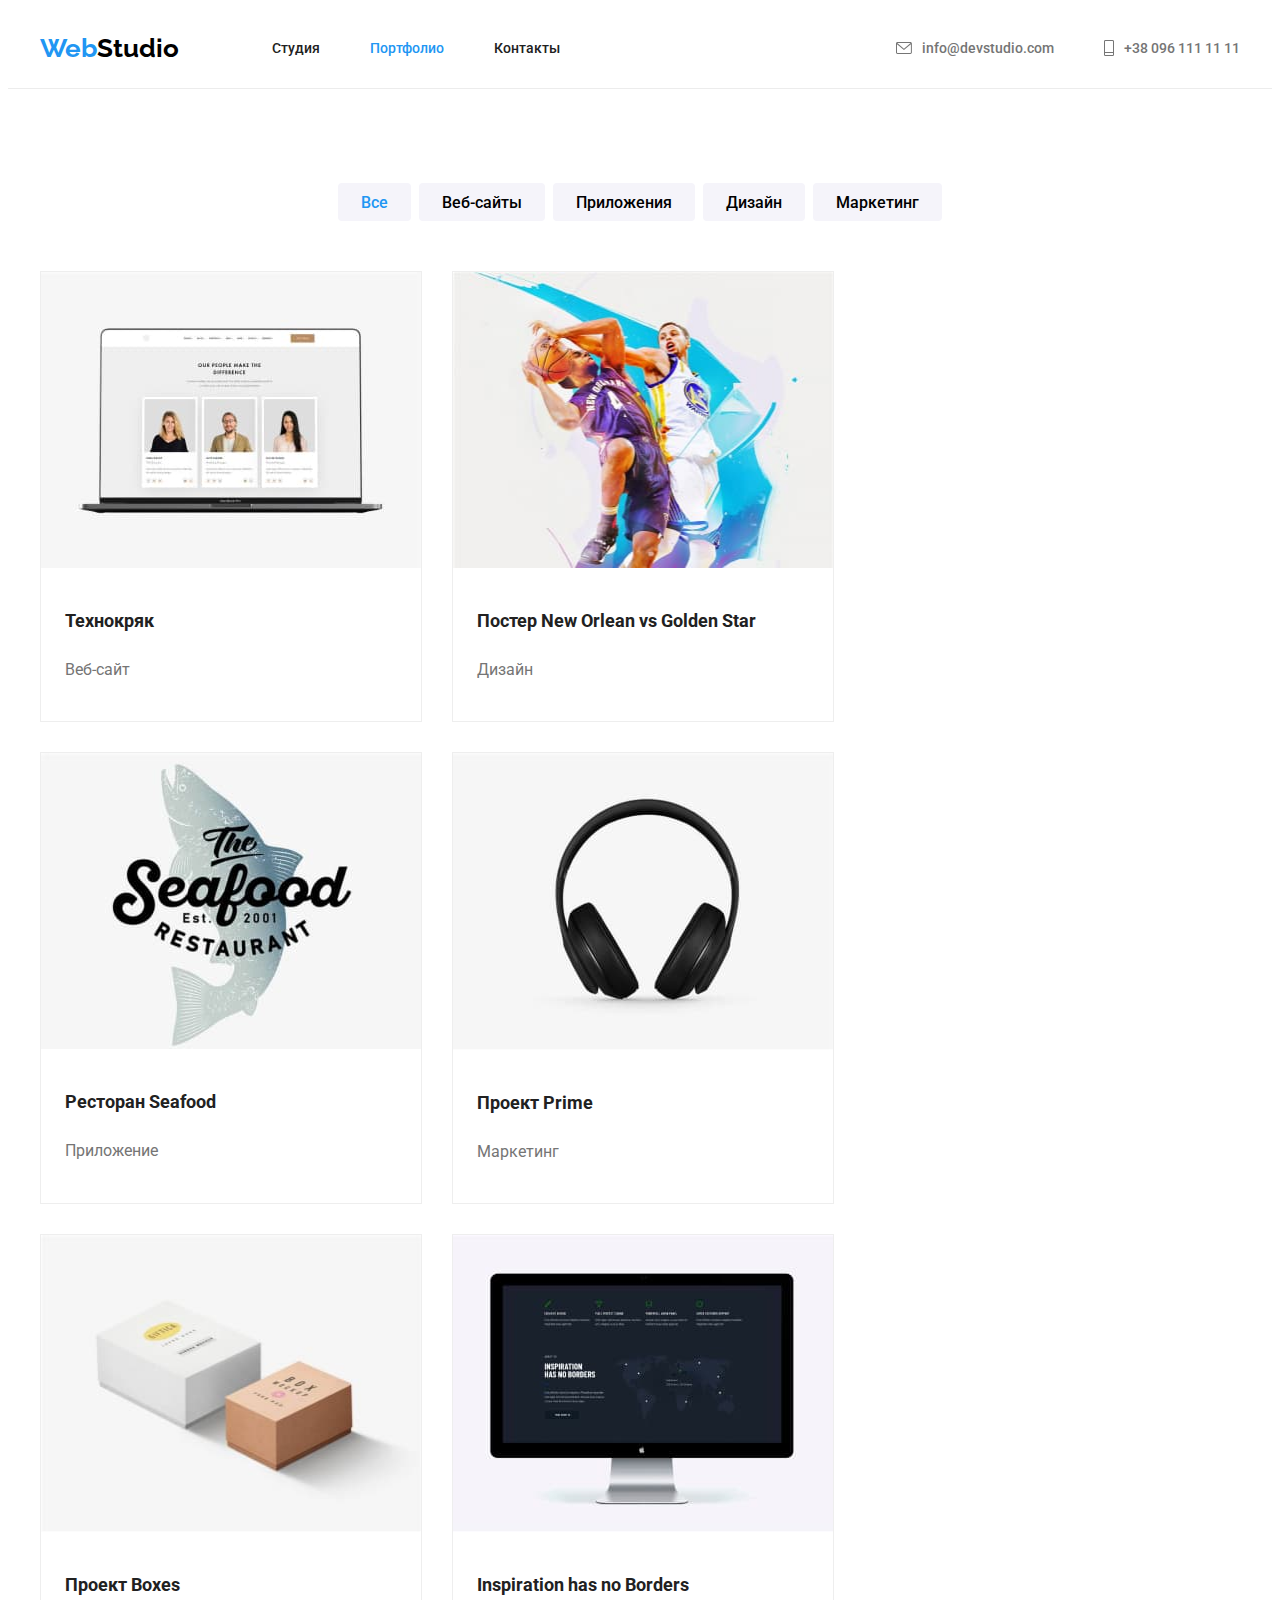
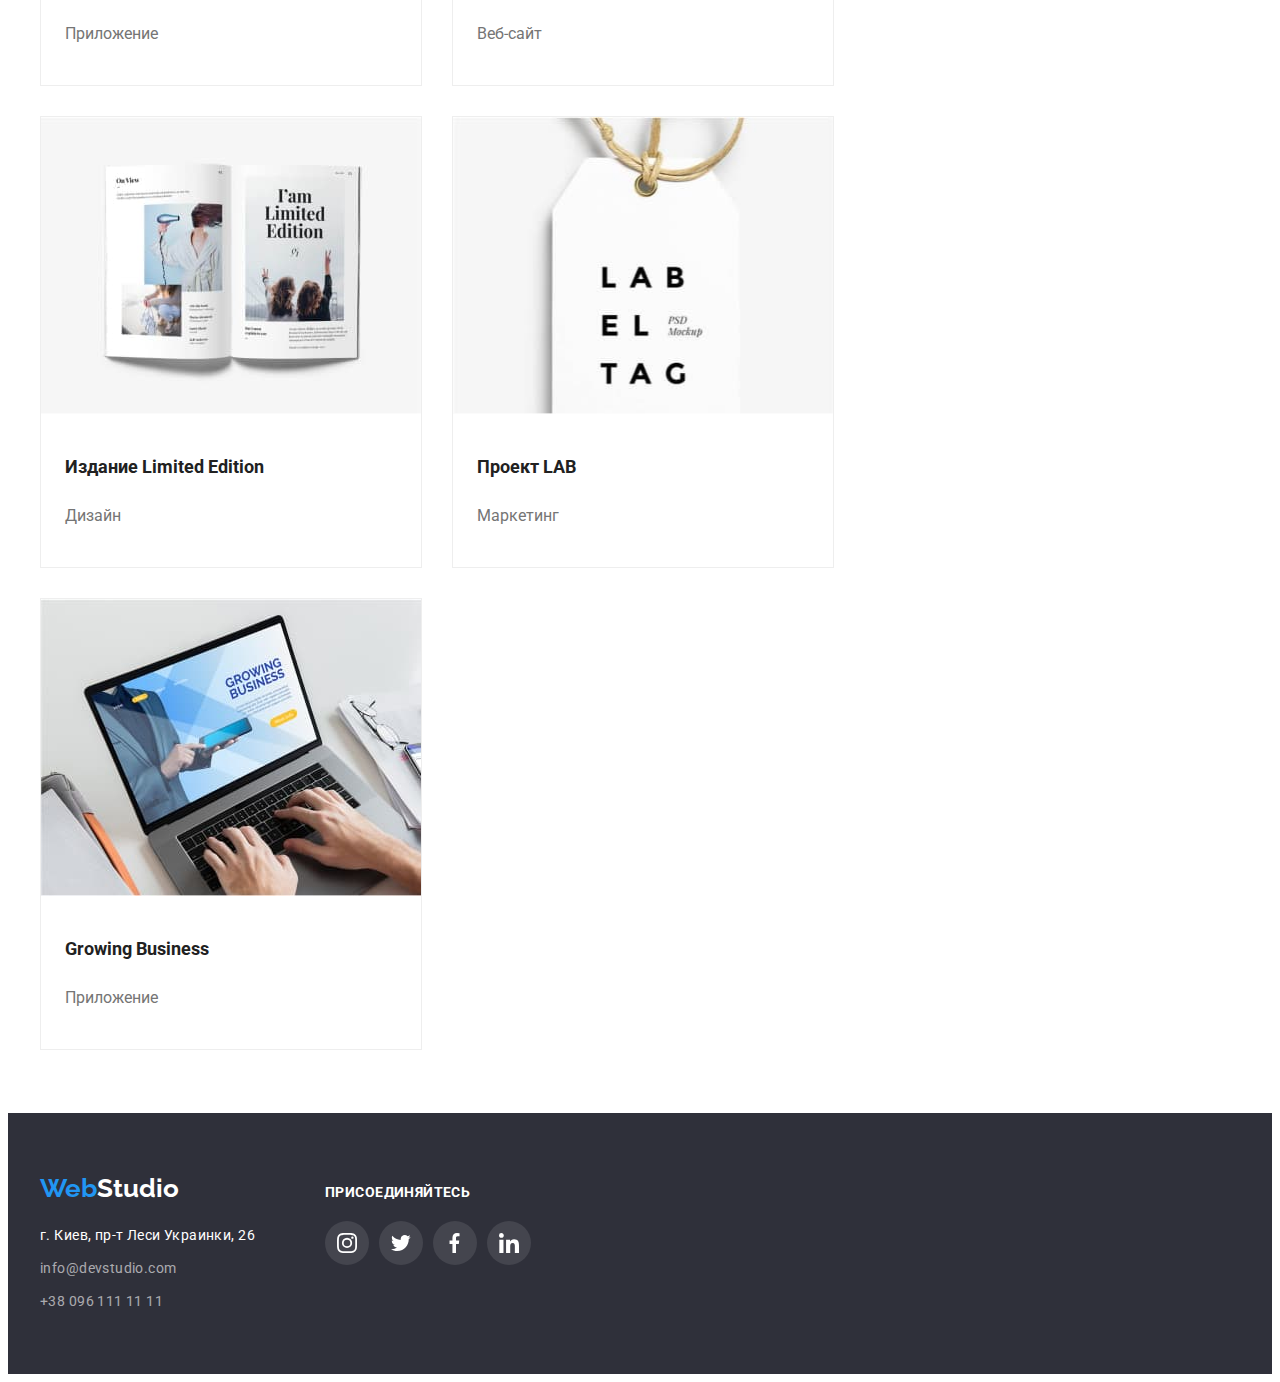
==== portfolio.html @ 2559ad03 "copied files from HW4" ====
<!DOCTYPE html>
<html lang="ru">
  <head>
    <meta charset="UTF-8" />
    <meta name="viewport" content="width=device-width, initial-scale=1.0" />
    <title>Портфолио</title>
    <link rel="preconnect" href="https://fonts.gstatic.com" />
    <link
      href="https://fonts.googleapis.com/css2?family=Raleway:wght@700&family=Roboto:wght@400;500;700&display=swap"
      rel="stylesheet"
    />
    <link
      rel="stylesheet"
      href="https://cdnjs.cloudflare.com/ajax/libs/modern-normalize/1.0.0/modern-normalize.min.css"
      integrity="sha512-ISS7cAi1PEhQ8jnbJpJZMd29NlhNj4AWYyLOSp2CE/CsHxTCu+r+t0D2yoJudVrd0/8fTVPUVDzY5Tvli75u/g=="
      crossorigin="anonymous"
    />
    <link rel="stylesheet" href="./css/styles.css" />
  </head>
  <body>
    <header class="header">
      <div class="container main-nav">
        <nav class="site-nav">
          <a href="index.html" class="logo top"
            ><span class="logo-part">Web</span>Studio</a
          >
          <ul class="nav-list">
            <li class="nav-item">
              <a href="./index.html" class="link"> Студия </a>
            </li>
            <li class="nav-item">
              <a href="./portfolio.html" class="link current">Портфолио</a>
            </li>
            <li class="nav-item"><a href="#" class="link">Контакты</a></li>
          </ul>
        </nav>
        <ul class="contacts-list">
          <li class="contacts item">
            <a href="mailto:info@devstudio.com" class="link">
              <svg class="contacts-icon" width="16" height="12">
                <use href="./images/svg-sprite.svg#icon-envelope"></use>
              </svg>
              info@devstudio.com
            </a>
          </li>
          <li class="contacts item">
            <a href="tel:+380961111111" class="link">
              <svg class="contacts-icon" width="10" height="16">
                <use href="./images/svg-sprite.svg#icon-phone"></use>
              </svg>
              +38 096 111 11 11
            </a>
          </li>
        </ul>
      </div>
    </header>
    <main>
      <section class="portfolio">
        <h1 class="visually-hidden">Portfolio</h1>
        <div class="container">
          <ul class="buttons">
            <li class="button">
              <button class="btn link current">Все</button>
            </li>
            <li class="button"><button class="btn">Веб-сайты</button></li>
            <li class="button"><button class="btn">Приложения</button></li>
            <li class="button"><button class="btn">Дизайн</button></li>
            <li class="button"><button class="btn">Маркетинг</button></li>
          </ul>
        </div>
        <div class="container">
          <ul class="projects">
            <li class="project-item">
              <div class="card-thumb">
                <img
                  src="./images/technokriak.jpg   "
                  alt="ТехноКряк"
                  width="380"
                  height="296"
                />
              </div>
              <div class="card-content">
                <h2 class="project-title">Технокряк</h2>
                <p class="project-type">Веб-сайт</p>
              </div>
            </li>
            <li class="project-item">
              <div class="card-thumb">
                <img
                  src="./images/posternovsgs.jpg"
                  alt="Постер New Orlean vs Golden Star"
                  width="380"
                  height="296"
                />
              </div>
              <div class="card-content">
                <h2 class="project-title">Постер New Orlean vs Golden Star</h2>
                <p class="project-type">Дизайн</p>
              </div>
            </li>
            <li class="project-item">
              <div class="card-thumb">
                <img
                  src="./images/seafoodrestaurant.jpg"
                  alt="Ресторан Seafood"
                  width="380"
                  height="296"
                />
              </div>
              <div class="card-content">
                <h2 class="project-title">Ресторан Seafood</h2>
                <p class="project-type">Приложение</p>
              </div>
            </li>
            <li class="project-item">
              <div class="card-thumb">
                <img
                  src="./images/projectprime.jpg"
                  alt="Проект Prime"
                  width="380"
                  height="296"
                />
              </div>
              <div class="card-content">
                <h2 class="project-title">Проект Prime</h2>
                <p class="project-type">Маркетинг</p>
              </div>
            </li>
            <li class="project-item">
              <div class="card0">
                <img
                  src="./images/projectboxes.jpg "
                  alt="Проект Boxes"
                  width="380"
                  height="296"
                />
              </div>
              <div class="card-content">
                <h2 class="project-title">Проект Boxes</h2>
                <p class="project-type">Приложение</p>
              </div>
            </li>
            <li class="project-item">
              <div class="card-thumb">
                <img
                  src="./images/inspirationhasnoborders.jpg"
                  alt="Inspiration has no Borders"
                  width="380"
                  height="296"
                />
              </div>
              <div class="card-content">
                <h2 class="project-title">Inspiration has no Borders</h2>
                <p class="project-type">Веб-сайт</p>
              </div>
            </li>
            <li class="project-item">
              <div class="card-thumb">
                <img
                  src="./images/limitededition.jpg"
                  alt="Издание Limited Edition"
                  width="380"
                  height="296"
                />
              </div>
              <div class="card-content">
                <h2 class="project-title">Издание Limited Edition</h2>
                <p class="project-type">Дизайн</p>
              </div>
            </li>
            <li class="project-item">
              <div class="card-thumb">
                <img
                  src="./images/projectlab.jpg"
                  alt="Проект LAB"
                  width="380"
                  height="296"
                />
              </div>
              <div class="card-content">
                <h2 class="project-title">Проект LAB</h2>
                <p class="project-type">Маркетинг</p>
              </div>
            </li>

            <li class="project-item">
              <div class="card-thumb">
                <img
                  src="./images/growingbusiness.jpg "
                  alt="Growing Business"
                  width="380"
                  height="296"
                />
              </div>
              <div class="card-content">
                <h2 class="project-title">Growing Business</h2>
                <p class="project-type">Приложение</p>
              </div>
            </li>
          </ul>
        </div>
      </section>
    </main>
    <footer class="footer">
      <div class="container">
        <div class="footer-box">
          <div class="address-box">
            <a href="index.html" class="logo bottom"
              ><span class="logo-part">Web</span>Studio</a
            >
            <address class="address">
              <p class="address-text">г. Киев, пр-т Леси Украинки, 26</p>
              <ul class="footer-list">
                <li>
                  <a href="mailto:info@devstudio.com" class="contacts-list-item"
                    >info@devstudio.com</a
                  >
                </li>
                <li>
                  <a href="tel:+380961111111" class="contacts-list-item"
                    >+38 096 111 11 11</a
                  >
                </li>
              </ul>
            </address>
          </div>
          <div class="social-links">
            <span class="join-us">присоединяйтесь</span>
            <ul class="social-list">
              <li class="list-item">
                <a href="#" class="list-link">
                  <svg class="item-icon" width="20" height="20">
                    <use href="./images/svg-sprite.svg#icon-instagram"></use>
                  </svg>
                </a>
              </li>
              <li class="list-item">
                <a href="#" class="list-link">
                  <svg class="item-icon" width="20" height="20">
                    <use href="./images/svg-sprite.svg#icon-twitter"></use>
                  </svg>
                </a>
              </li>
              <li class="list-item">
                <a href="#" class="list-link">
                  <svg class="item-icon" width="20" height="20">
                    <use href="./images/svg-sprite.svg#icon-facebook"></use>
                  </svg>
                </a>
              </li>

              <li class="list-item">
                <a href="#" class="list-link">
                  <svg class="item-icon" width="20" height="20">
                    <use href="./images/svg-sprite.svg#icon-linkedin"></use>
                  </svg>
                </a>
              </li>
            </ul>
          </div>
        </div>
      </div>
    </footer>
  </body>
</html>
---- css/styles.css ----
:root {
  --interactive-color: #2196f3;
  --logo-color: #000000;
  --headers-color: #212121;
  --text-color: #757575;
  --white-text-background-color: rgba(255, 255, 255, 1);
  --white-text-color-06: rgba(255, 255, 255, 0.6);
  --sections-background-color: #e5e5e5;
  --section-team-background-color: #f5f4fa;
  --border-color: rgba(238, 238, 238, 1);
  --footer-bg-color: #2f303a;
  --card-set-gap: 30px;
  --link-normal-color: rgba(175, 177, 184, 1);
}

/* Загальні стилі для боді і списків */
body {
  font-family: 'Roboto', sans-serif;
}

ul {
  list-style-type: none;
}

img {
  display: block;
  max-width: 100%;
  height: auto;
}

/* svg {
  display: block;
  max-width: 100%;
  height: auto;
} */

section {
  padding-top: 94px;
  padding-bottom: 94px;
}

/* Заховати заголовок */
.visually-hidden {
  position: absolute;
  width: 1px;
  height: 1px;
  margin: -1px;
  border: 0;
  padding: 0;

  white-space: nowrap;
  clip-path: inset(100%);
  clip: rect(0 0 0 0);
  overflow: hidden;
}

/* Стилі контейнера */

.container {
  width: 1200px;
  margin-left: auto;
  margin-right: auto;
  padding-right: 15px;
  padding-left: 15px;
}

/* Стилі Header */

.header {
  max-width: 1600px;
  margin-left: auto;
  margin-right: auto;
  border-bottom: 1px solid #ececec;
}

.nav-list,
.contacts-list {
  margin-top: 0;
  margin-bottom: 0;
  padding: 0;
}

.contacts-list {
  margin-left: auto;
}

.contacts-list .item + .item {
  margin-left: 50px;
}

.main-nav,
.site-nav,
.nav-list,
.contacts-list {
  display: flex;
}

.main-nav,
.site-nav,
.nav-list,
.contacts-list,
.contacts .item {
  justify-content: center;
  align-items: center;
}

.nav-list > .nav-item:not(:last-child) {
  margin-right: 50px;
}

/* логотип компанії */
.logo {
  display: block;
  font-family: 'Raleway', sans-serif;
  text-decoration: none;
  font-weight: 700;
  font-style: normal;
  font-size: 26px;
  line-height: 1.1738;
}

.top {
  margin-right: 93px;

  color: var(--logo-color);
}

.logo:focus {
  color: var(--interactive-color);
}

.logo-part {
  color: var(--interactive-color);
}

/* Навігація сайту */
.nav-list .link {
  display: block;
  padding-top: 32px;
  padding-bottom: 32px;

  color: var(--headers-color);
  background-color: var(--white-text-background-color);
  font-family: inherit;
  text-decoration: none;
  font-weight: 500;
  font-style: normal;
  font-size: 14px;
  line-height: 1.17;
}

.nav-list .link:hover,
.nav-list .link:focus {
  color: var(--interactive-color);
}

.link.current {
  color: var(--interactive-color);
}

/* контактна інфо */
.contacts-list .link {
  display: block;
  padding-top: 32px;
  padding-bottom: 32px;

  color: var(--text-color);
  background-color: var(--white-text-background-color);
  font-family: inherit;
  text-decoration: none;
  font-weight: 500;
  font-style: normal;
  font-size: 14px;
  line-height: 1.17;
}

.contacts-list .link:hover,
.contacts-list .link:focus {
  color: var(--interactive-color);
}

.link:hover.contacts-icon {
  fill: currentColor;
}

.contacts-icon {
  margin-right: 10px;
  fill: currentColor;
}

.contacts-list .link {
  display: flex;
  align-items: center;
}

/* section Hero */

.hero {
  display: flex;
  flex-direction: column;
  align-items: center;
  justify-content: center;

  height: 600px;
  max-width: 1600px;
  margin-right: auto;
  margin-left: auto;
  padding: 0;

  background-color: #2f303a;
  background-image: linear-gradient(
      to right,
      rgba(47, 48, 58, 0.4),
      rgba(47, 48, 58, 0.4)
    ),
    url(../images/fon.jpg);
  background-repeat: no-repeat;
  background-position: center;
  background-size: cover;
}

.hero-title {
  display: inline-block;
  margin: 30px;

  color: var(--white-text-background-color);
  font-family: inherit;
  font-weight: 900;
  font-style: normal;
  font-size: 44px;
  line-height: 1.36;
  text-transform: uppercase;
  text-align: center;
}

.hero-link {
  padding: 10px 32px;
  border-radius: 4px;
  min-width: 200px;

  border: 1px solid transparent;

  color: var(--white-text-background-color);
  background-color: var(--interactive-color);
  font-family: inherit;
  text-decoration: none;
  font-weight: 700;
  font-style: normal;
  font-size: 16px;
  line-height: 1.88;
  text-align: center;
}

.hero-link:hover,
.hero-link:focus {
  color: var(--headers-color);
}

/* Секція Features */

.features {
  padding-top: 94px;
  padding-bottom: 0;
}

/* .icons-list, */
.features-list,
.item-title,
.item-text {
  margin: 0;
  padding: 0;
}

.icon-space {
  display: flex;
  justify-content: center;
  align-items: center;
  width: 270px;
  height: 120px;
  margin-bottom: var(--card-set-gap);

  background-color: var(--section-team-background-color);
}

.features-list {
  display: flex;
  justify-content: space-between;
}

.features-item:not(:first-child) {
  margin-left: var(--card-set-gap);
}

.features-item {
  flex-basis: calc((100% - 120px) / 4);
}

/* flex-basis: calc(100% / 4 - var(--card-set-gap)); */

.item-title {
  margin-bottom: 10px;

  color: var(--headers-color);
  background-color: var(--white-text-background-color);
  font-family: inherit;
  font-weight: 700;
  font-style: normal;
  font-size: 14px;
  line-height: 1.17;
  text-transform: uppercase;
}

.item-text {
  color: var(--text-color);
  background-color: var(--white-text-background-color);
  font-family: inherit;
  font-weight: 400;
  font-style: normal;
  font-size: 14px;
  line-height: 1.71;
}

/* Секція "Наші роботи" */
.examples {
  padding-bottom: 95px;
}

.examples-title {
  margin-top: 0;
  margin-bottom: 50px;
  color: var(--headers-color);
  background-color: var(--white-text-background-color);
  font-family: inherit;
  font-weight: 700;
  font-style: normal;
  font-size: 36px;
  line-height: 1.17;
  text-align: center;
}

.examples-list {
  display: flex;
  flex-wrap: wrap;
  justify-content: space-between;
  margin: 0;
  padding: 0;
}

/* Секція Наша команда */

.team-section {
  padding-top: 94px;
  padding-bottom: 94px;
  background-color: var(--section-team-background-color);
}

.team-section-title {
  margin-top: 0;
  margin-bottom: 50px;

  color: var(--headers-color);
  background-color: var(--section-team-background-color);
  font-family: inherit;
  font-weight: 700;
  font-style: normal;
  font-size: 36px;
  line-height: 1.17;
  text-align: center;
}

.team-section-list {
  display: flex;
  flex-wrap: wrap;
  justify-content: space-between;
  margin: 0px;
  padding: 0px;
}

.section-list {
  box-shadow: 0px 1px 3px rgba(0, 0, 0, 0.12), 0px 1px 1px rgba(0, 0, 0, 0.14),
    0px 2px 1px rgba(0, 0, 0, 0.2);
  border-radius: 0px 0px 4px 4px;
  margin: 0;
}

.section-list-title {
  margin: 0;
  padding-top: 30px;
  padding-bottom: 10px;
  color: var(--headers-color);
  background-color: var(--white-text-background-color);
  font-family: inherit;
  font-weight: 500;
  font-style: normal;
  font-size: 16px;
  line-height: 1.17;
  text-align: center;
}

.section-list-text {
  margin: 0;
  color: var(--text-color);
  background-color: var(--white-text-background-color);
  font-family: inherit;
  font-weight: 500;
  font-style: normal;
  font-size: 16px;
  line-height: 1.17;
  text-align: center;
}

.social-links-list {
  display: flex;
  justify-content: center;
  align-items: center;
  padding: 16px 32px 30px;
  margin: 0;
  background-color: var(--white-text-background-color);
}

.social-link {
  display: flex;
  justify-content: center;
  align-items: center;
  width: 44px;
  height: 44px;
  border-radius: 50%;
  text-decoration: none;
  color: var(--link-normal-color);
  background-color: var(--white-text-background-color);
}

.icon-link {
  fill: currentColor;
}

.social-link:hover,
.social-link:focus {
  color: var(--white-text-background-color);
  background-color: var(--interactive-color);
  outline: none;
}

.social-link:hover .icon-link,
.social-link:focus .icon-link {
  fill: currentColor;
  background-color: var(--interactive-color);
  outline: none;
}

/* секція клієнти */
.clients-title {
  margin-top: 0;
  margin-bottom: 50px;

  color: var(--headers-color);
  font-family: inherit;
  font-weight: 700;
  font-style: normal;
  font-size: 36px;
  line-height: 1.17;
  text-align: center;
}

.clients-list {
  display: flex;
  justify-content: space-between;
  align-items: center;
  margin: 0;
  padding: 0;
}

.company-logo {
  display: flex;
  justify-content: center;
  align-items: center;
  width: 170px;
  height: 90px;
  border: 1px solid var(--link-normal-color);
  border-radius: 4px;
  color: var(--link-normal-color);
}

.company-logo:hover,
.company-logo:focus {
  color: var(--interactive-color);
  border: 1px solid var(--interactive-color);
  outline: none;
}

.company-icon {
  fill: currentColor;
}

.client:hover,
.client:focus {
  color: var(--interactive-color);
}

/* footer */
.footer {
  max-width: 1600px;
  margin-left: auto;
  margin-right: auto;

  background-color: var(--footer-bg-color);
  padding-bottom: 60px;
  padding-top: 60px;
}

.address {
  margin-right: auto;
}

.address-text,
.footer-list {
  margin: 0;
  padding: 0;
}

.bottom {
  color: var(--white-text-background-color);
}

.address-text {
  margin-top: 20px;

  color: var(--white-text-background-color);
  font-family: inherit;
  text-decoration: none;
  font-weight: 400;
  font-style: normal;
  font-size: 14px;
  line-height: 1.71;
  letter-spacing: 0.03em;
}

.contacts-list-item {
  display: block;
  margin-top: 9px;

  color: var(--white-text-color-06);
  font-family: inherit;
  text-decoration: none;
  font-weight: 400;
  font-style: normal;
  font-size: 14px;
  line-height: 1.71;
  letter-spacing: 0.03em;
}

.contacts-list-item:hover,
.contacts-list-item:focus {
  color: var(--interactive-color);
  outline: none;
}

/* Соц.Мережі */

.footer-box {
  display: flex;
  align-items: baseline;
}

.address-box {
  margin-right: 70px;
}

.social-list {
  display: flex;
  justify-content: center;
  margin: 0px;
  padding: 0px;
}

.list-item:not(:first-child) {
  margin-left: 10px;
}

.join-us {
  display: block;
  margin-bottom: 20px;
  color: var(--white-text-background-color);
  font-weight: 700;
  font-style: normal;
  font-size: 14px;
  line-height: 1.14;
  letter-spacing: 0.03em;
  text-transform: uppercase;
}

.list-link {
  display: flex;
  justify-content: center;
  align-items: center;
  width: 44px;
  height: 44px;
  border-radius: 50%;
  text-decoration: none;
  color: var(--white-text-background-color);
  background-color: rgba(255, 255, 255, 0.1);
}

.list-link:hover,
.list-link:focus {
  background-color: var(--interactive-color);
}

.item-icon {
  display: block;
  fill: currentColor;
}

/* Стилі портфоліо */

.portfolio {
  padding-top: 94px;
  padding-bottom: 47px;
}

.buttons {
  display: flex;
  justify-content: center;
  margin-top: 0;
  margin-bottom: 50px;
  margin-left: 0;
  margin-right: 0;
  padding: 0;
}

.button:not(:last-child) {
  margin-right: 8px;
}

.btn {
  border: 1px solid transparent;
  padding: 6px 22px;
  min-width: 73px;
  max-height: 38px;

  background-color: var(--section-team-background-color);
  border-radius: 4px;
  font-family: inherit;
  font-style: normal;
  font-weight: 500;
  font-size: 16px;
  line-height: 1.6;
  text-align: center;
}

.btn:hover,
.btn:focus {
  color: var(--white-text-background-color);
  background-color: var(--interactive-color);
  outline: none;
  box-shadow: 0px 3px 1px rgba(0, 0, 0, 0.1), 0px 1px 2px rgba(0, 0, 0, 0.08),
    0px 2px 2px rgba(0, 0, 0, 0.12);
}

.projects {
  margin-top: calc(-1 * var(--card-set-gap));
  margin-left: calc(-1 * var(--card-set-gap));
  padding: 0;

  display: flex;
  flex-wrap: wrap;
}

.project-item {
  margin-top: var(--card-set-gap);
  margin-left: var(--card-set-gap);

  border-style: solid;
  border-color: var(--border-color);
  border-width: 1px;
  flex-basis: calc(100% / 3 - var(--card-set-gap));
}

.project-item:hover {
  box-shadow: 0px 1px 1px rgba(0, 0, 0, 0.12), 0px 4px 4px rgba(0, 0, 0, 0.06),
    1px 4px 6px rgba(0, 0, 0, 0.16);
}

.project-title {
  color: var(--headers-color);
  background-color: var(--white-text-background-color);
  font-family: inherit;
  font-style: normal;
  font-weight: 700;
  font-size: 18px;
  line-height: 2;
  text-align: left;
}

.project-type {
  color: var(--text-color);
  background-color: var(--white-text-background-color);
  font-family: inherit;
  font-style: normal;
  font-weight: 400;
  font-size: 16px;
  line-height: 1.88;
  text-align: left;
}

.card-content {
  padding: 20px 24px;
}
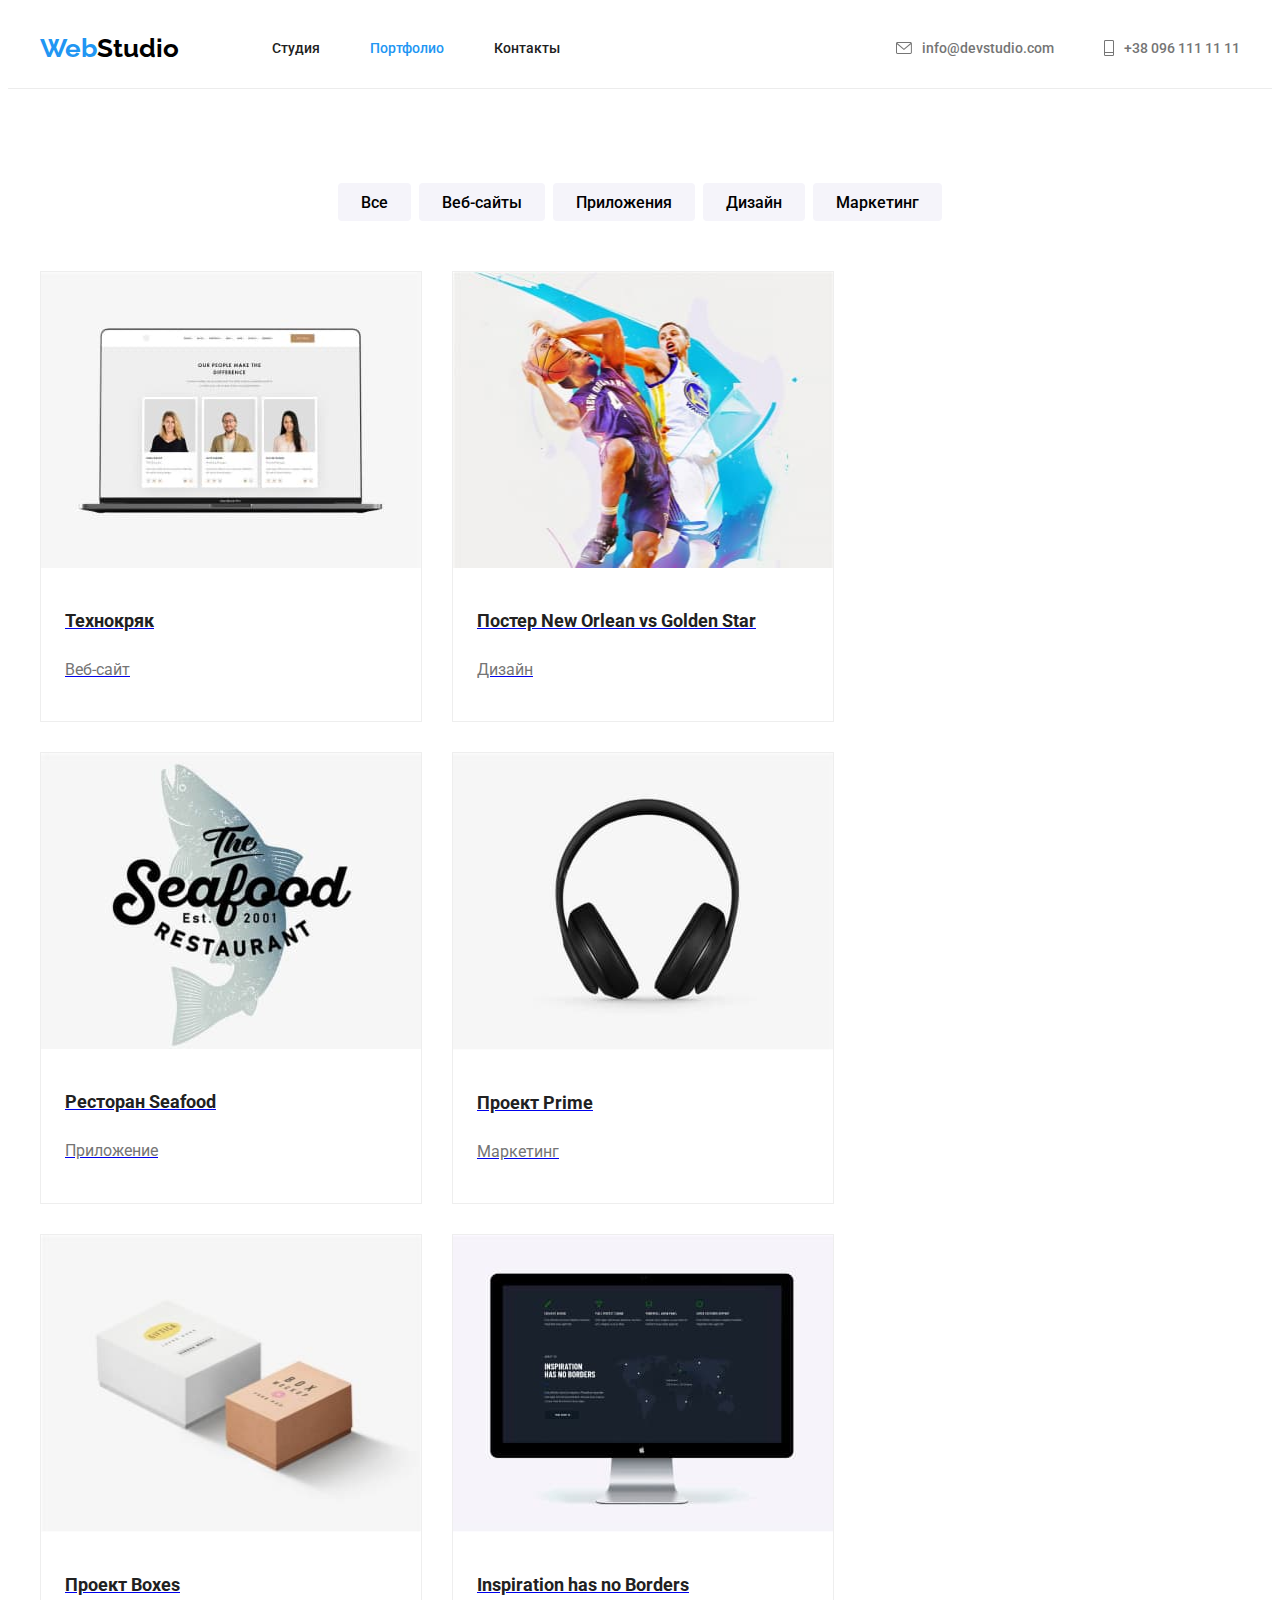
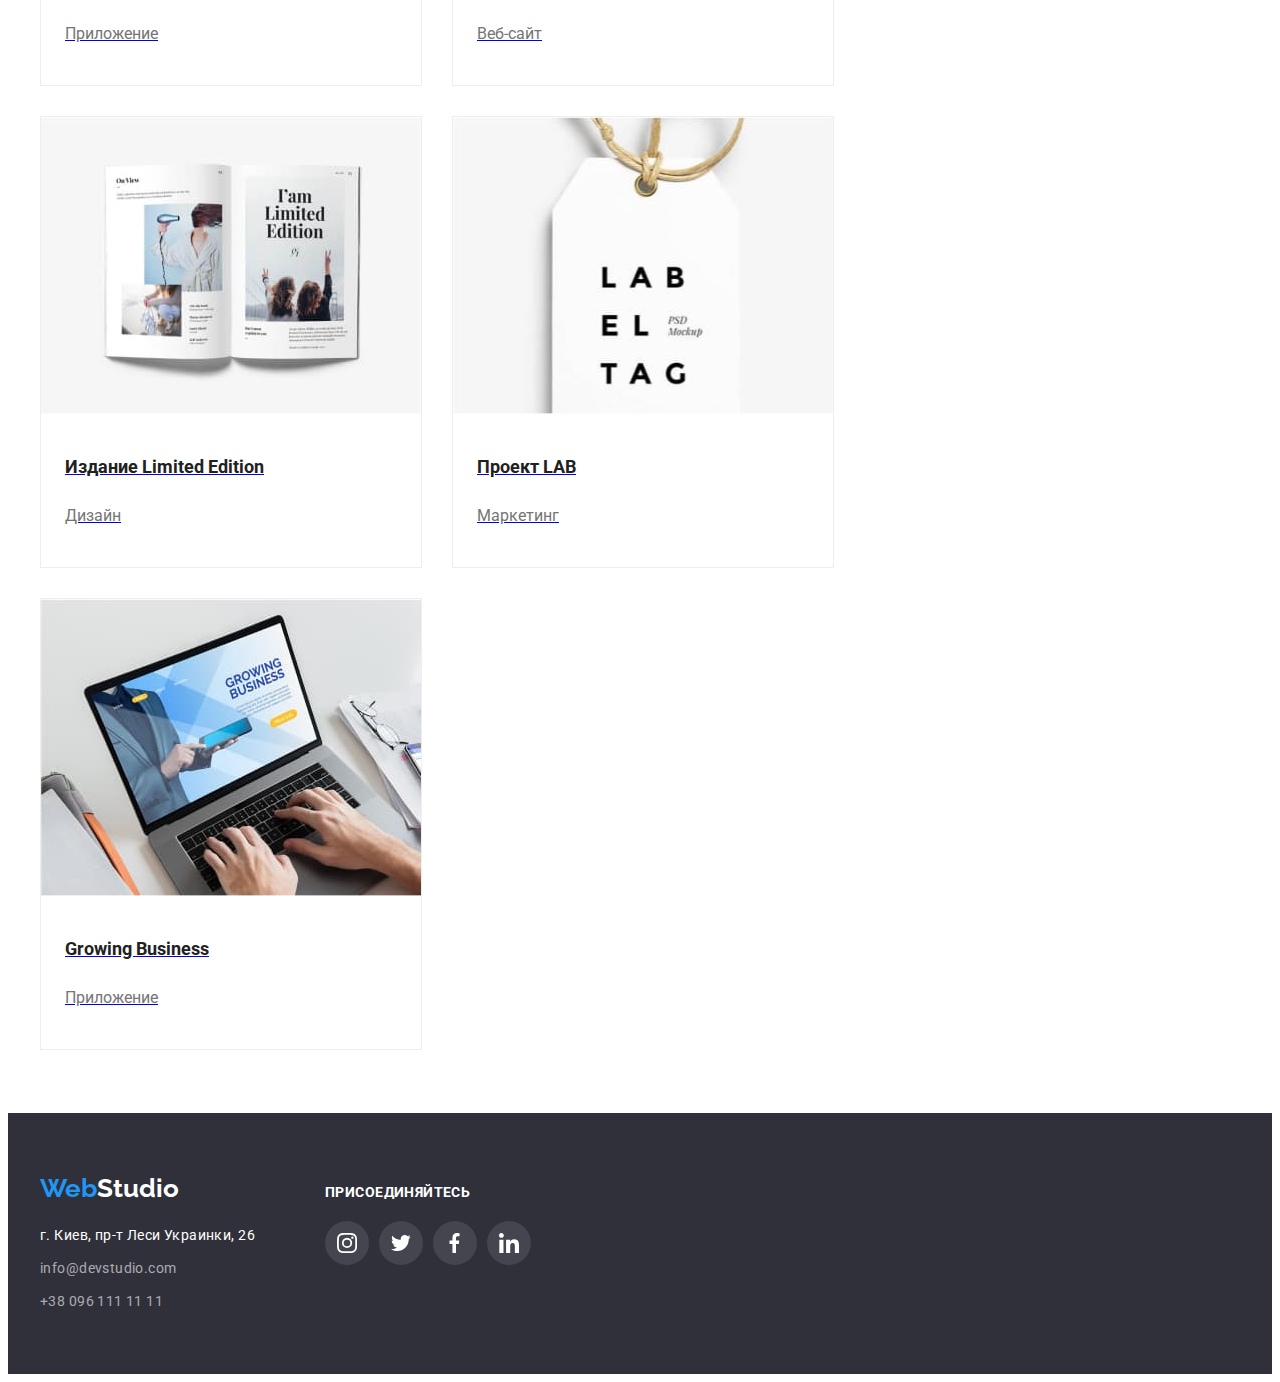
==== commit 082080c7: "made  links from the cards" ====
--- a/portfolio.html
+++ b/portfolio.html
@@ -60,7 +60,7 @@
         <div class="container">
           <ul class="buttons">
             <li class="button">
-              <button class="btn link current">Все</button>
+              <button class="btn link">Все</button>
             </li>
             <li class="button"><button class="btn">Веб-сайты</button></li>
             <li class="button"><button class="btn">Приложения</button></li>
@@ -71,131 +71,191 @@
         <div class="container">
           <ul class="projects">
             <li class="project-item">
-              <div class="card-thumb">
-                <img
-                  src="./images/technokriak.jpg   "
-                  alt="ТехноКряк"
-                  width="380"
-                  height="296"
-                />
-              </div>
-              <div class="card-content">
-                <h2 class="project-title">Технокряк</h2>
-                <p class="project-type">Веб-сайт</p>
-              </div>
-            </li>
-            <li class="project-item">
-              <div class="card-thumb">
-                <img
-                  src="./images/posternovsgs.jpg"
-                  alt="Постер New Orlean vs Golden Star"
-                  width="380"
-                  height="296"
-                />
-              </div>
-              <div class="card-content">
-                <h2 class="project-title">Постер New Orlean vs Golden Star</h2>
-                <p class="project-type">Дизайн</p>
-              </div>
-            </li>
-            <li class="project-item">
-              <div class="card-thumb">
-                <img
-                  src="./images/seafoodrestaurant.jpg"
-                  alt="Ресторан Seafood"
-                  width="380"
-                  height="296"
-                />
-              </div>
-              <div class="card-content">
-                <h2 class="project-title">Ресторан Seafood</h2>
-                <p class="project-type">Приложение</p>
-              </div>
-            </li>
-            <li class="project-item">
-              <div class="card-thumb">
-                <img
-                  src="./images/projectprime.jpg"
-                  alt="Проект Prime"
-                  width="380"
-                  height="296"
-                />
-              </div>
-              <div class="card-content">
-                <h2 class="project-title">Проект Prime</h2>
-                <p class="project-type">Маркетинг</p>
-              </div>
-            </li>
-            <li class="project-item">
-              <div class="card0">
-                <img
-                  src="./images/projectboxes.jpg "
-                  alt="Проект Boxes"
-                  width="380"
-                  height="296"
-                />
-              </div>
-              <div class="card-content">
-                <h2 class="project-title">Проект Boxes</h2>
-                <p class="project-type">Приложение</p>
-              </div>
-            </li>
-            <li class="project-item">
-              <div class="card-thumb">
-                <img
-                  src="./images/inspirationhasnoborders.jpg"
-                  alt="Inspiration has no Borders"
-                  width="380"
-                  height="296"
-                />
-              </div>
-              <div class="card-content">
-                <h2 class="project-title">Inspiration has no Borders</h2>
-                <p class="project-type">Веб-сайт</p>
-              </div>
-            </li>
-            <li class="project-item">
-              <div class="card-thumb">
-                <img
-                  src="./images/limitededition.jpg"
-                  alt="Издание Limited Edition"
-                  width="380"
-                  height="296"
-                />
-              </div>
-              <div class="card-content">
-                <h2 class="project-title">Издание Limited Edition</h2>
-                <p class="project-type">Дизайн</p>
-              </div>
-            </li>
-            <li class="project-item">
-              <div class="card-thumb">
-                <img
-                  src="./images/projectlab.jpg"
-                  alt="Проект LAB"
-                  width="380"
-                  height="296"
-                />
-              </div>
-              <div class="card-content">
-                <h2 class="project-title">Проект LAB</h2>
-                <p class="project-type">Маркетинг</p>
-              </div>
+              <a
+                href="#"
+                target="_blank"
+                title="Технокряк"
+                class="portfolio-link"
+              >
+                <div class="card-thumb">
+                  <img
+                    src="./images/technokriak.jpg   "
+                    alt="ТехноКряк"
+                    width="380"
+                    height="296"
+                  />
+                </div>
+                <div class="card-content">
+                  <h2 class="project-title">Технокряк</h2>
+                  <p class="project-type">Веб-сайт</p>
+                </div>
+              </a>
+            </li>
+            <li class="project-item">
+              <a
+                href="#"
+                target="_blank"
+                title="Постер New Orlean vs Golden Star"
+                class="portfolio-link"
+              >
+                <div class="card-thumb">
+                  <img
+                    src="./images/posternovsgs.jpg"
+                    alt="Постер New Orlean vs Golden Star"
+                    width="380"
+                    height="296"
+                  />
+                </div>
+                <div class="card-content">
+                  <h2 class="project-title">
+                    Постер New Orlean vs Golden Star
+                  </h2>
+                  <p class="project-type">Дизайн</p>
+                </div>
+              </a>
+            </li>
+            <li class="project-item">
+              <a
+                href="#"
+                target="_blank"
+                title="Ресторан Seafood"
+                class="portfolio-link"
+              >
+                <div class="card-thumb">
+                  <img
+                    src="./images/seafoodrestaurant.jpg"
+                    alt="Ресторан Seafood"
+                    width="380"
+                    height="296"
+                  />
+                </div>
+                <div class="card-content">
+                  <h2 class="project-title">Ресторан Seafood</h2>
+                  <p class="project-type">Приложение</p>
+                </div>
+              </a>
+            </li>
+            <li class="project-item">
+              <a
+                href="#"
+                target="_blank"
+                title="Проект Prime"
+                class="portfolio-link"
+              >
+                <div class="card-thumb">
+                  <img
+                    src="./images/projectprime.jpg"
+                    alt="Проект Prime"
+                    width="380"
+                    height="296"
+                  />
+                </div>
+                <div class="card-content">
+                  <h2 class="project-title">Проект Prime</h2>
+                  <p class="project-type">Маркетинг</p>
+                </div>
+              </a>
+            </li>
+            <li class="project-item">
+              <a
+                href="#"
+                target="_blank"
+                title="Проект Boxes"
+                class="portfolio-link"
+              >
+                <div class="card-thumb">
+                  <img
+                    src="./images/projectboxes.jpg "
+                    alt="Проект Boxes"
+                    width="380"
+                    height="296"
+                  />
+                </div>
+                <div class="card-content">
+                  <h2 class="project-title">Проект Boxes</h2>
+                  <p class="project-type">Приложение</p>
+                </div>
+              </a>
+            </li>
+            <li class="project-item">
+              <a
+                href="#"
+                target="_blank"
+                title="Веб-сайт"
+                class="portfolio-link"
+              >
+                <div class="card-thumb">
+                  <img
+                    src="./images/inspirationhasnoborders.jpg"
+                    alt="Inspiration has no Borders"
+                    width="380"
+                    height="296"
+                  />
+                </div>
+                <div class="card-content">
+                  <h2 class="project-title">Inspiration has no Borders</h2>
+                  <p class="project-type">Веб-сайт</p>
+                </div>
+              </a>
+            </li>
+            <li class="project-item">
+              <a href="#" target="_blank" title="Дизайн" class="portfolio-link">
+                <div class="card-thumb">
+                  <img
+                    src="./images/limitededition.jpg"
+                    alt="Издание Limited Edition"
+                    width="380"
+                    height="296"
+                  />
+                </div>
+                <div class="card-content">
+                  <h2 class="project-title">Издание Limited Edition</h2>
+                  <p class="project-type">Дизайн</p>
+                </div>
+              </a>
+            </li>
+            <li class="project-item">
+              <a
+                href="#"
+                target="_blank"
+                title="Проект LAB"
+                class="portfolio-link"
+              >
+                <div class="card-thumb">
+                  <img
+                    src="./images/projectlab.jpg"
+                    alt="Проект LAB"
+                    width="380"
+                    height="296"
+                  />
+                </div>
+                <div class="card-content">
+                  <h2 class="project-title">Проект LAB</h2>
+                  <p class="project-type">Маркетинг</p>
+                </div>
+              </a>
             </li>
 
             <li class="project-item">
-              <div class="card-thumb">
-                <img
-                  src="./images/growingbusiness.jpg "
-                  alt="Growing Business"
-                  width="380"
-                  height="296"
-                />
-              </div>
-              <div class="card-content">
-                <h2 class="project-title">Growing Business</h2>
-                <p class="project-type">Приложение</p>
-              </div>
+              <a
+                href="#"
+                target="_blank"
+                title="Growing Business"
+                class="portfolio-link"
+              >
+                <div class="card-thumb">
+                  <img
+                    src="./images/growingbusiness.jpg "
+                    alt="Growing Business"
+                    width="380"
+                    height="296"
+                  />
+                </div>
+                <div class="card-content">
+                  <h2 class="project-title">Growing Business</h2>
+                  <p class="project-type">Приложение</p>
+                </div>
+              </a>
             </li>
           </ul>
         </div>
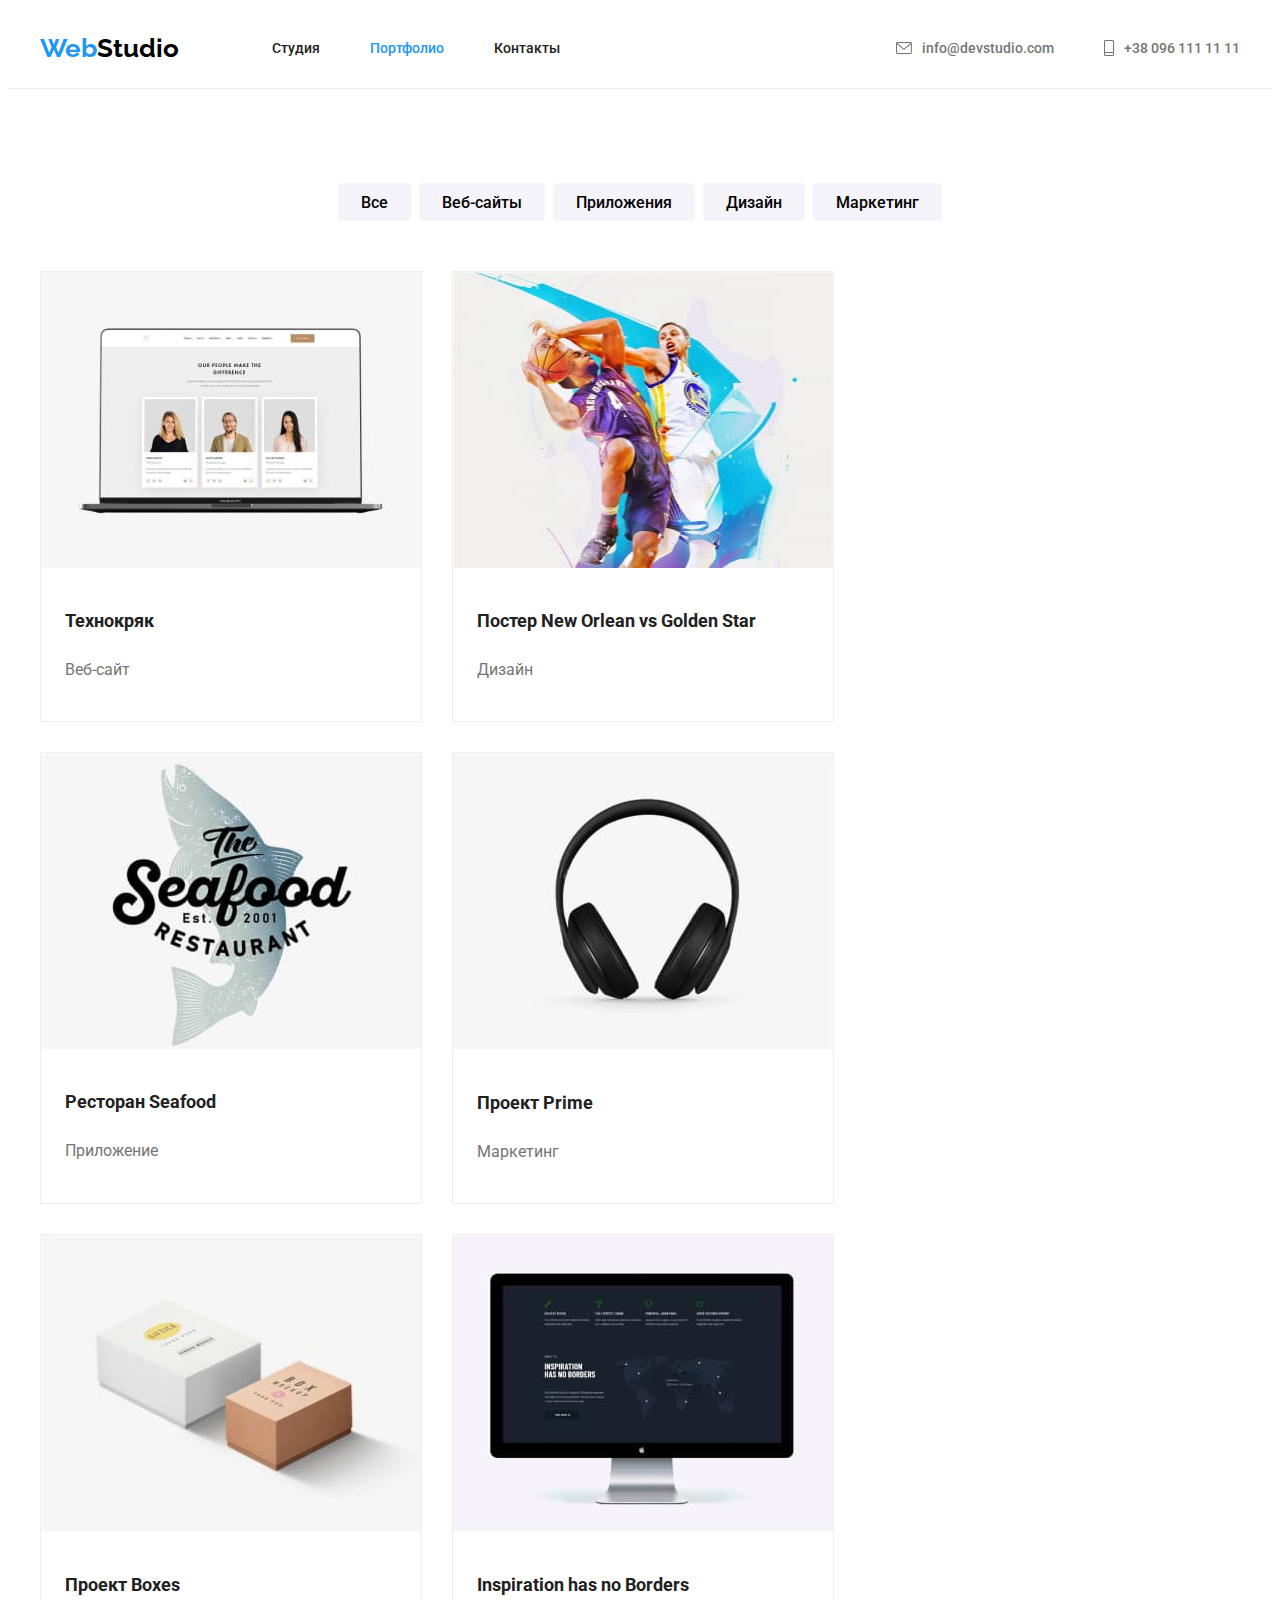
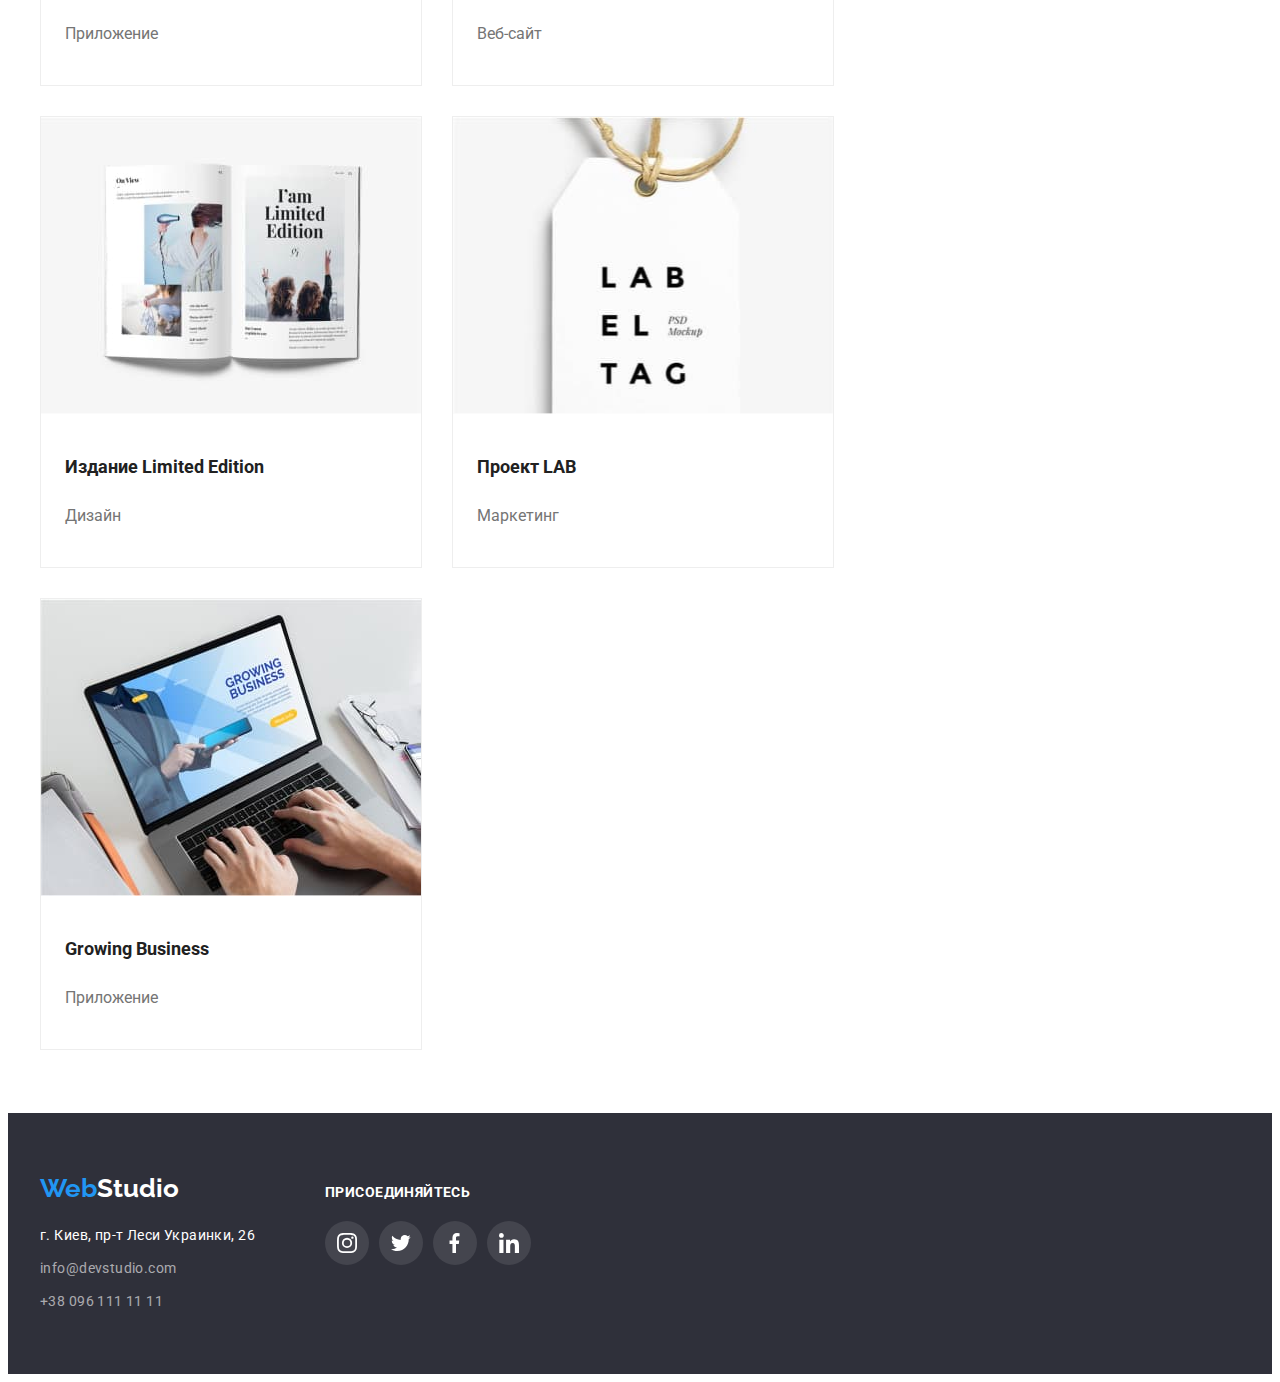
==== commit 429dbc3b: "trying to do a modal" ====
--- a/portfolio.html
+++ b/portfolio.html
@@ -321,5 +321,5 @@
         </div>
       </div>
     </footer>
-  </body>
+ </body>
 </html>
--- a/css/styles.css
+++ b/css/styles.css
@@ -67,7 +67,6 @@
 /* Стилі Header */
 
 .header {
-  max-width: 1600px;
   margin-left: auto;
   margin-right: auto;
   border-bottom: 1px solid #ececec;
@@ -233,7 +232,7 @@
   text-align: center;
 }
 
-.hero-link {
+.hero-btn {
   padding: 10px 32px;
   border-radius: 4px;
   min-width: 200px;
@@ -251,8 +250,8 @@
   text-align: center;
 }
 
-.hero-link:hover,
-.hero-link:focus {
+.hero-btn:hover,
+.hero-btn:focus {
   color: var(--headers-color);
 }
 
@@ -499,7 +498,6 @@
 
 /* footer */
 .footer {
-  max-width: 1600px;
   margin-left: auto;
   margin-right: auto;
 
@@ -681,6 +679,10 @@
     1px 4px 6px rgba(0, 0, 0, 0.16);
 }
 
+.portfolio-link {
+  text-decoration: none;
+}
+
 .project-title {
   color: var(--headers-color);
   background-color: var(--white-text-background-color);
@@ -706,3 +708,39 @@
 .card-content {
   padding: 20px 24px;
 }
+
+/* Стилізація модального вікна */
+
+.backdrop {
+  position: fixed;
+  top: 0;
+  left: 0;
+  width: 100%;
+  height: 100%;
+  background-color: rgba(0, 0, 0, 0.2);
+}
+
+.modal {
+  position: absolute;
+  top: 50%;
+  left: 50%;
+  transform: translateX(-50%) translateY(-50%);
+
+  min-width: 528px;
+  min-height: 581px;
+  padding: 30px;
+
+  background-color: var(--white-text-background-color);
+  box-shadow: 0px 1px 3px rgba(0, 0, 0, 0.12), 0px 1px 1px rgba(0, 0, 0, 0.14),
+    0px 2px 1px rgba(0, 0, 0, 0.2);
+  border-radius: 4px;
+}
+
+.btn-svg {
+  position: absolute;
+  display: flex;
+  justify-content: center;
+  align-items: center;
+  width: 30px;
+  height: 30px;
+}
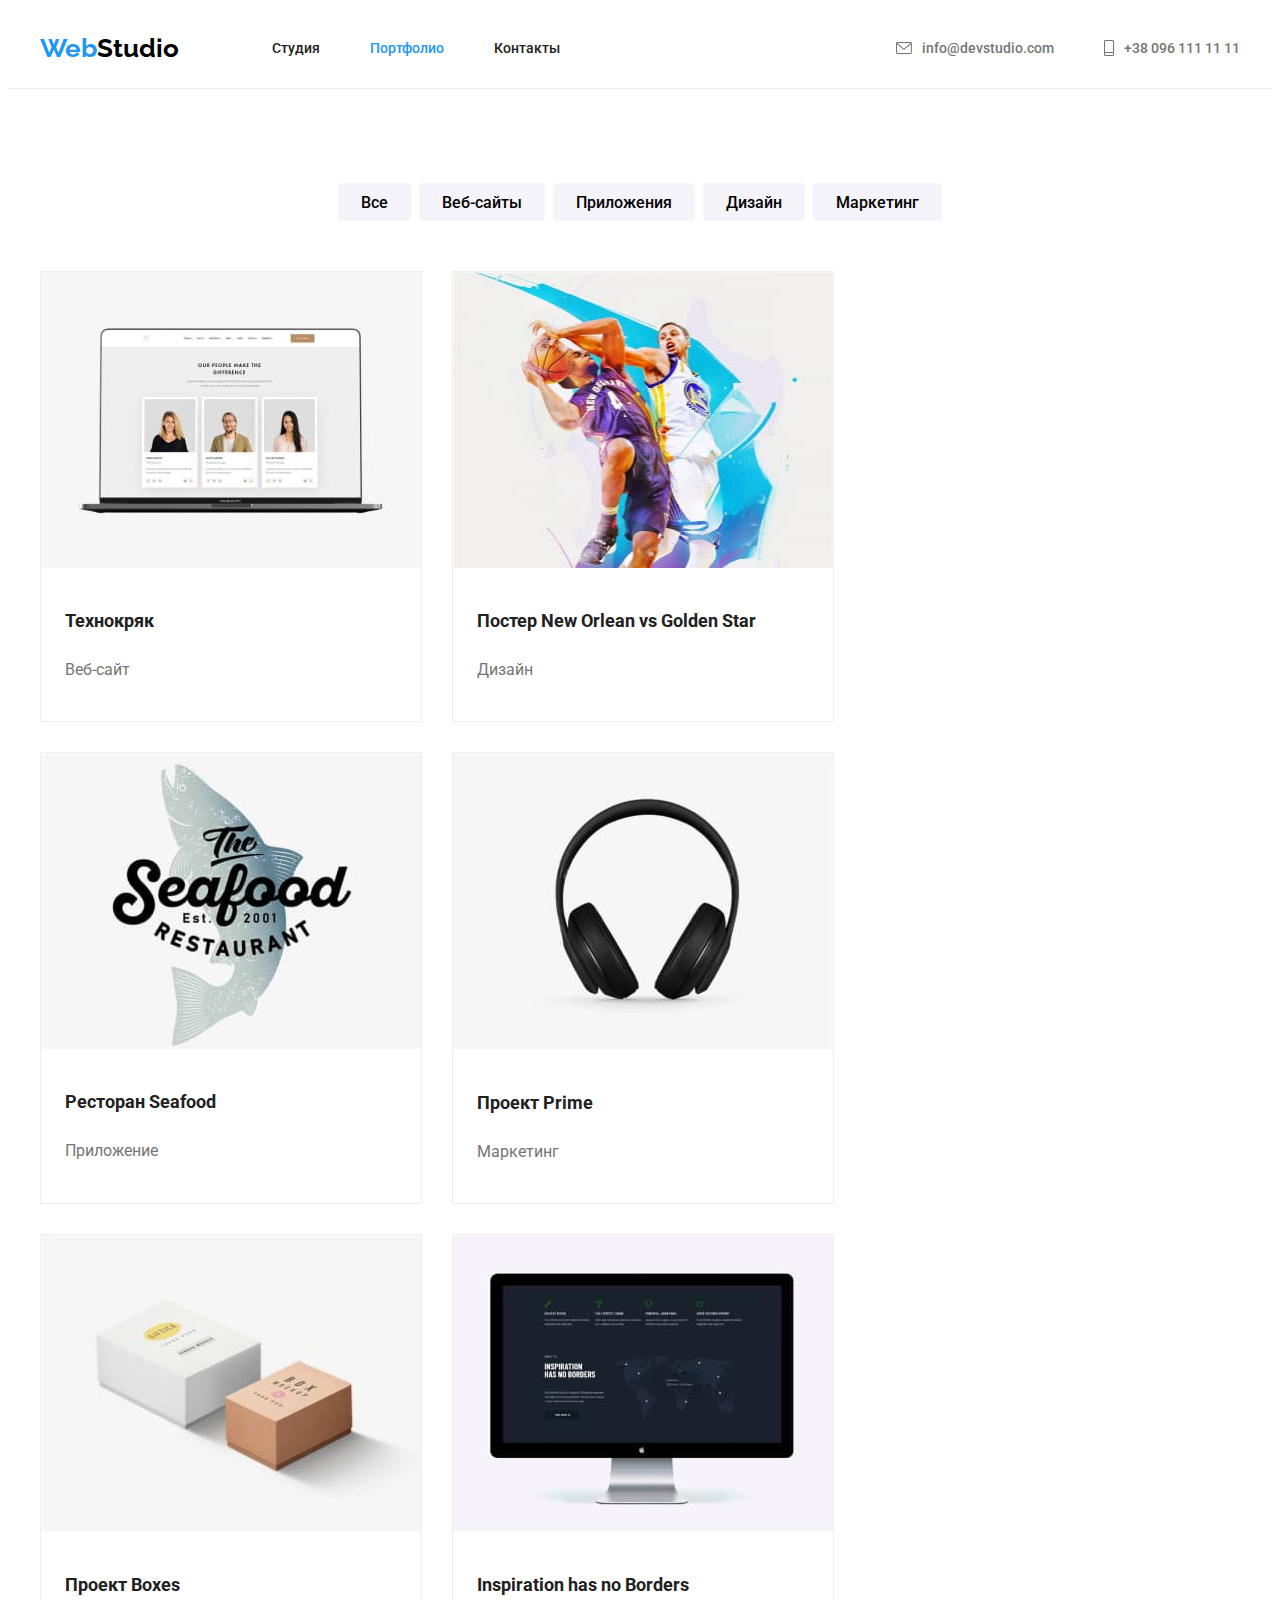
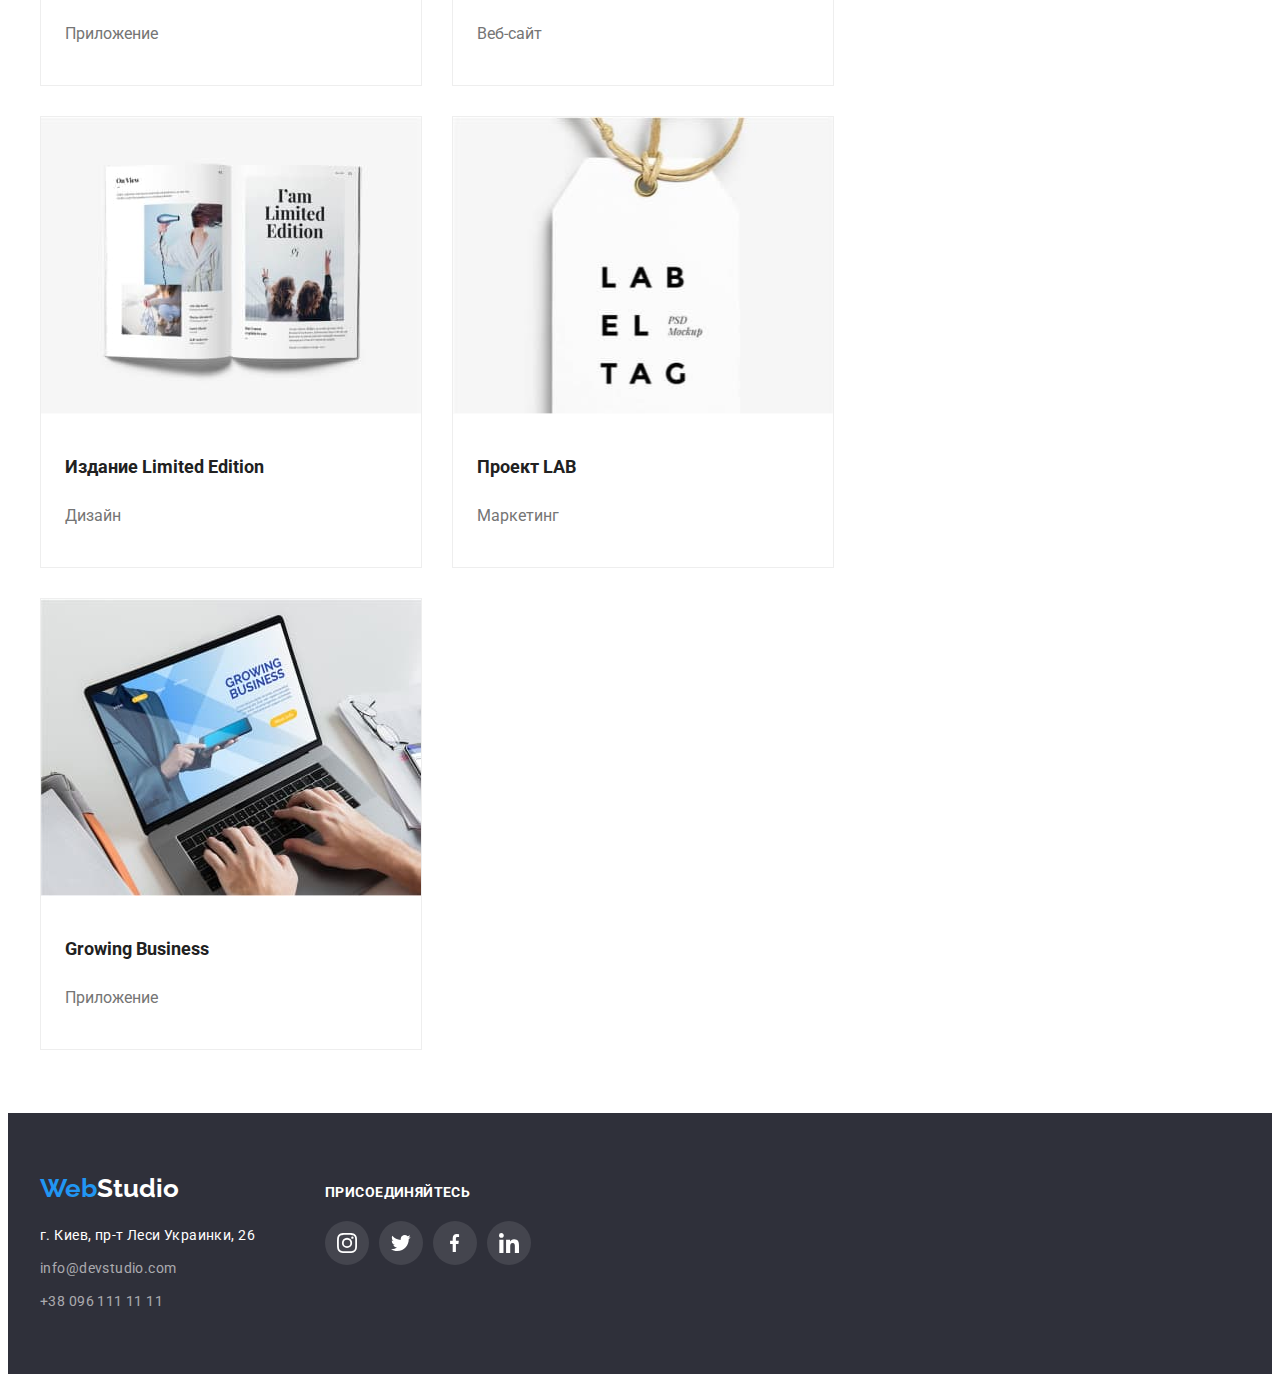
==== commit b05c8f7b: "made button-close" ====
--- a/portfolio.html
+++ b/portfolio.html
@@ -303,7 +303,7 @@
               </li>
               <li class="list-item">
                 <a href="#" class="list-link">
-                  <svg class="item-icon" width="20" height="20">
+                  <svg class="item-icon" width="18" height="18">
                     <use href="./images/svg-sprite.svg#icon-facebook"></use>
                   </svg>
                 </a>
@@ -312,7 +312,8 @@
               <li class="list-item">
                 <a href="#" class="list-link">
                   <svg class="item-icon" width="20" height="20">
-                    <use href="./images/svg-sprite.svg#icon-linkedin"></use>
+                    <use href="./images/svg-sprite.svg#icon-linkedin" > 
+                    </use>
                   </svg>
                 </a>
               </li>
--- a/css/styles.css
+++ b/css/styles.css
@@ -718,6 +718,7 @@
   width: 100%;
   height: 100%;
   background-color: rgba(0, 0, 0, 0.2);
+
 }
 
 .modal {
@@ -728,8 +729,7 @@
 
   min-width: 528px;
   min-height: 581px;
-  padding: 30px;
-
+  
   background-color: var(--white-text-background-color);
   box-shadow: 0px 1px 3px rgba(0, 0, 0, 0.12), 0px 1px 1px rgba(0, 0, 0, 0.14),
     0px 2px 1px rgba(0, 0, 0, 0.2);
@@ -738,9 +738,20 @@
 
 .btn-svg {
   position: absolute;
+  top: 8px;
+  right: 8px;
+
   display: flex;
   justify-content: center;
   align-items: center;
   width: 30px;
   height: 30px;
-}
+
+  background: var(--white-text-background-color);
+  border: 1px solid rgba(0, 0, 0, 0.1);
+  border-radius: 50%;
+}
+
+.is-hidden {
+
+}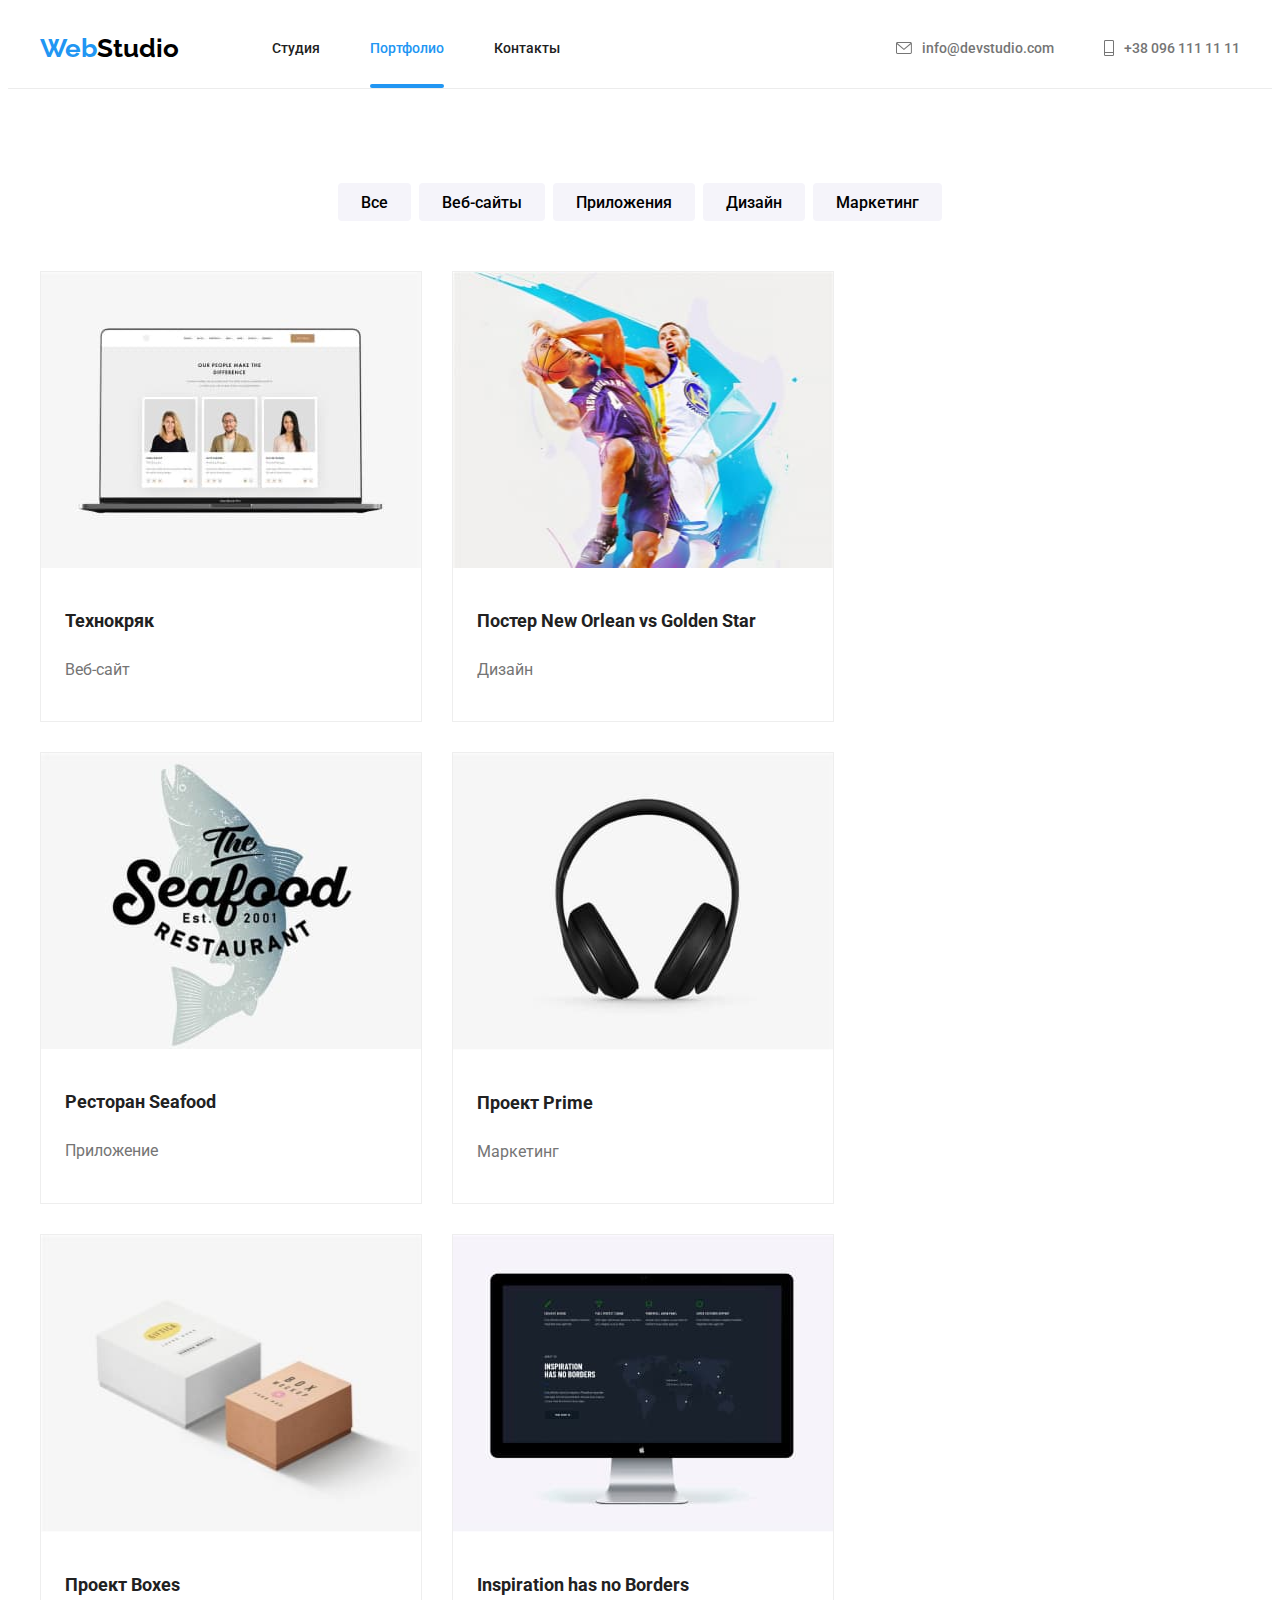
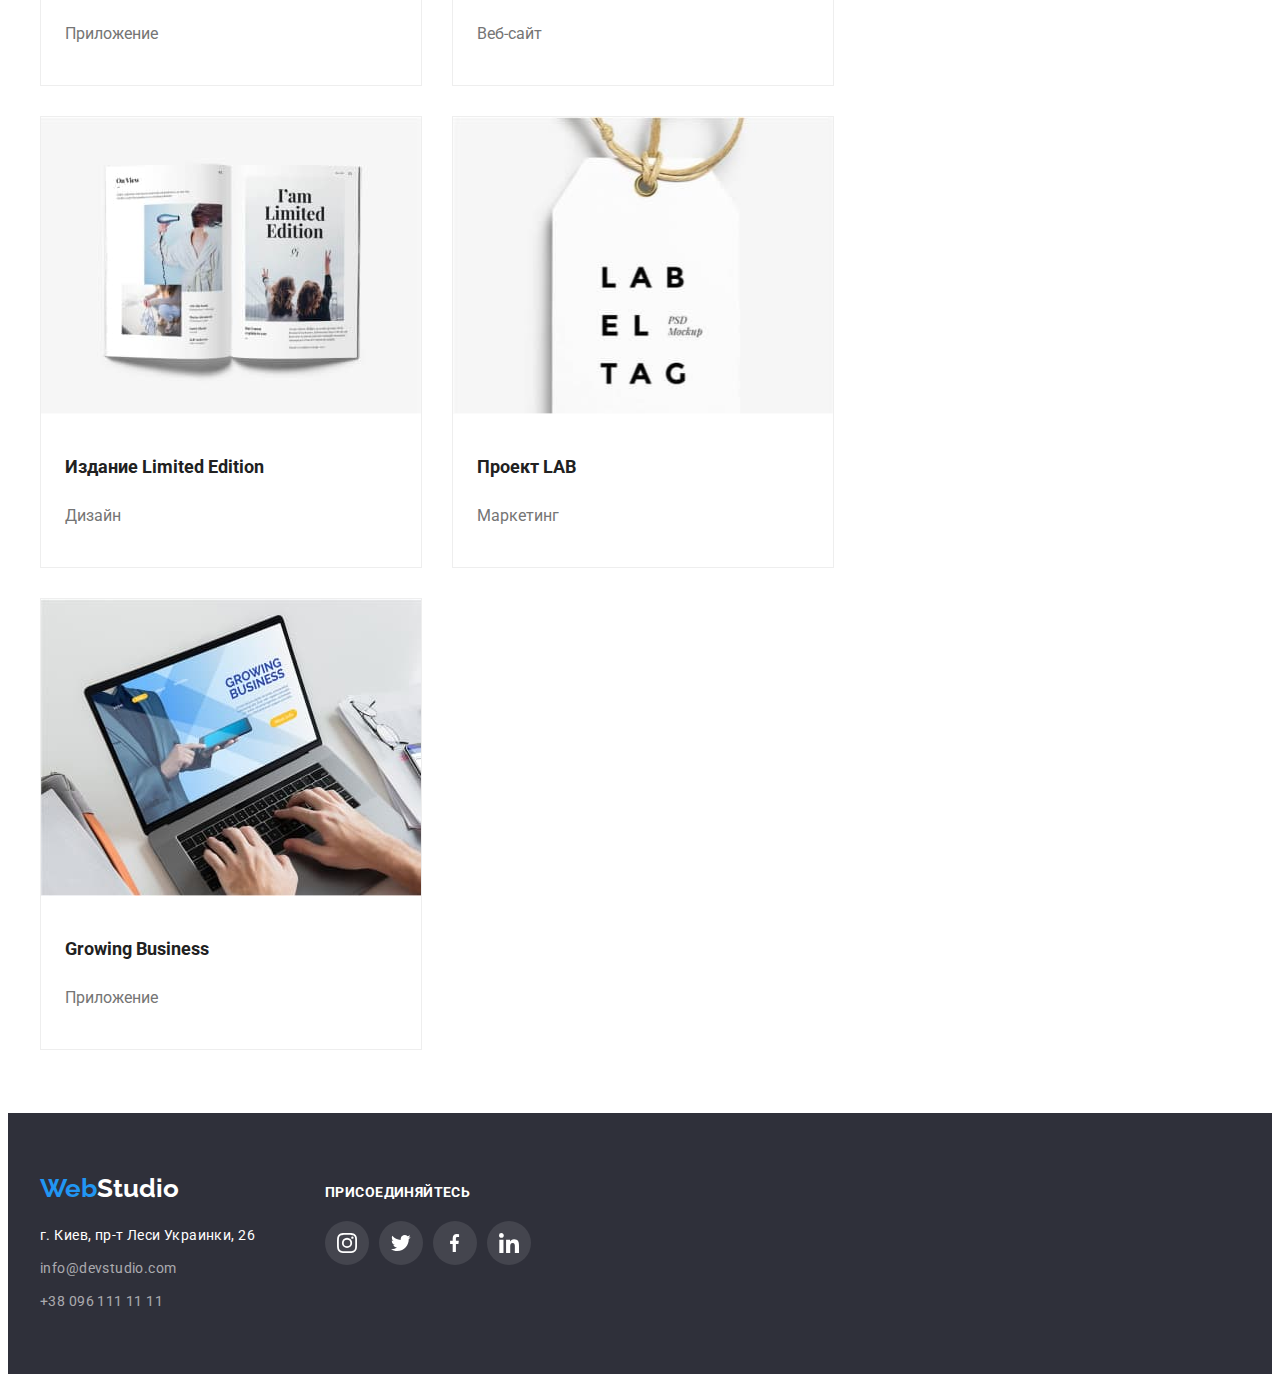
==== commit 7ab3ecb2: "made overlay for portfolio cards" ====
--- a/portfolio.html
+++ b/portfolio.html
@@ -77,13 +77,18 @@
                 title="Технокряк"
                 class="portfolio-link"
               >
-                <div class="card-thumb">
+                <div class="project-thumb">
                   <img
                     src="./images/technokriak.jpg   "
                     alt="ТехноКряк"
                     width="380"
                     height="296"
                   />
+                  <p class="overlay-text">
+                    Технокряк это современная площадка распространения
+                    коронавируса. Компании используют эту платформу для
+                    цифрового шпионажа и атак на защищённые сервера конкурентов.
+                  </p>
                 </div>
                 <div class="card-content">
                   <h2 class="project-title">Технокряк</h2>
@@ -98,13 +103,18 @@
                 title="Постер New Orlean vs Golden Star"
                 class="portfolio-link"
               >
-                <div class="card-thumb">
+                <div class="project-thumb">
                   <img
                     src="./images/posternovsgs.jpg"
                     alt="Постер New Orlean vs Golden Star"
                     width="380"
                     height="296"
                   />
+                  <p class="overlay-text">
+                    Технокряк это современная площадка распространения
+                    коронавируса. Компании используют эту платформу для
+                    цифрового шпионажа и атак на защищённые сервера конкурентов.
+                  </p>
                 </div>
                 <div class="card-content">
                   <h2 class="project-title">
@@ -121,13 +131,18 @@
                 title="Ресторан Seafood"
                 class="portfolio-link"
               >
-                <div class="card-thumb">
+                <div class="project-thumb">
                   <img
                     src="./images/seafoodrestaurant.jpg"
                     alt="Ресторан Seafood"
                     width="380"
                     height="296"
                   />
+                  <p class="overlay-text">
+                    Технокряк это современная площадка распространения
+                    коронавируса. Компании используют эту платформу для
+                    цифрового шпионажа и атак на защищённые сервера конкурентов.
+                  </p>
                 </div>
                 <div class="card-content">
                   <h2 class="project-title">Ресторан Seafood</h2>
@@ -142,13 +157,18 @@
                 title="Проект Prime"
                 class="portfolio-link"
               >
-                <div class="card-thumb">
+                <div class="project-thumb">
                   <img
                     src="./images/projectprime.jpg"
                     alt="Проект Prime"
                     width="380"
                     height="296"
                   />
+                  <p class="overlay-text">
+                    Технокряк это современная площадка распространения
+                    коронавируса. Компании используют эту платформу для
+                    цифрового шпионажа и атак на защищённые сервера конкурентов.
+                  </p>
                 </div>
                 <div class="card-content">
                   <h2 class="project-title">Проект Prime</h2>
@@ -163,13 +183,18 @@
                 title="Проект Boxes"
                 class="portfolio-link"
               >
-                <div class="card-thumb">
+                <div class="project-thumb">
                   <img
                     src="./images/projectboxes.jpg "
                     alt="Проект Boxes"
                     width="380"
                     height="296"
                   />
+                  <p class="overlay-text">
+                    Технокряк это современная площадка распространения
+                    коронавируса. Компании используют эту платформу для
+                    цифрового шпионажа и атак на защищённые сервера конкурентов.
+                  </p>
                 </div>
                 <div class="card-content">
                   <h2 class="project-title">Проект Boxes</h2>
@@ -184,13 +209,18 @@
                 title="Веб-сайт"
                 class="portfolio-link"
               >
-                <div class="card-thumb">
+                <div class="project-thumb">
                   <img
                     src="./images/inspirationhasnoborders.jpg"
                     alt="Inspiration has no Borders"
                     width="380"
                     height="296"
                   />
+                  <p class="overlay-text">
+                    Технокряк это современная площадка распространения
+                    коронавируса. Компании используют эту платформу для
+                    цифрового шпионажа и атак на защищённые сервера конкурентов.
+                  </p>
                 </div>
                 <div class="card-content">
                   <h2 class="project-title">Inspiration has no Borders</h2>
@@ -200,13 +230,18 @@
             </li>
             <li class="project-item">
               <a href="#" target="_blank" title="Дизайн" class="portfolio-link">
-                <div class="card-thumb">
+                <div class="project-thumb">
                   <img
                     src="./images/limitededition.jpg"
                     alt="Издание Limited Edition"
                     width="380"
                     height="296"
                   />
+                  <p class="overlay-text">
+                    Технокряк это современная площадка распространения
+                    коронавируса. Компании используют эту платформу для
+                    цифрового шпионажа и атак на защищённые сервера конкурентов.
+                  </p>
                 </div>
                 <div class="card-content">
                   <h2 class="project-title">Издание Limited Edition</h2>
@@ -221,13 +256,18 @@
                 title="Проект LAB"
                 class="portfolio-link"
               >
-                <div class="card-thumb">
+                <div class="project-thumb">
                   <img
                     src="./images/projectlab.jpg"
                     alt="Проект LAB"
                     width="380"
                     height="296"
                   />
+                  <p class="overlay-text">
+                    Технокряк это современная площадка распространения
+                    коронавируса. Компании используют эту платформу для
+                    цифрового шпионажа и атак на защищённые сервера конкурентов.
+                  </p>
                 </div>
                 <div class="card-content">
                   <h2 class="project-title">Проект LAB</h2>
@@ -243,13 +283,18 @@
                 title="Growing Business"
                 class="portfolio-link"
               >
-                <div class="card-thumb">
+                <div class="project-thumb">
                   <img
                     src="./images/growingbusiness.jpg "
                     alt="Growing Business"
                     width="380"
                     height="296"
                   />
+                  <p class="overlay-text">
+                    Технокряк это современная площадка распространения
+                    коронавируса. Компании используют эту платформу для
+                    цифрового шпионажа и атак на защищённые сервера конкурентов.
+                  </p>
                 </div>
                 <div class="card-content">
                   <h2 class="project-title">Growing Business</h2>
@@ -312,8 +357,7 @@
               <li class="list-item">
                 <a href="#" class="list-link">
                   <svg class="item-icon" width="20" height="20">
-                    <use href="./images/svg-sprite.svg#icon-linkedin" > 
-                    </use>
+                    <use href="./images/svg-sprite.svg#icon-linkedin"></use>
                   </svg>
                 </a>
               </li>
@@ -322,5 +366,5 @@
         </div>
       </div>
     </footer>
- </body>
+  </body>
 </html>
--- a/css/styles.css
+++ b/css/styles.css
@@ -11,6 +11,7 @@
   --footer-bg-color: #2f303a;
   --card-set-gap: 30px;
   --link-normal-color: rgba(175, 177, 184, 1);
+  --time-function: cubic-bezier(0.4, 0, 0.2, 1);
 }
 
 /* Загальні стилі для боді і списків */
@@ -134,6 +135,8 @@
 
 /* Навігація сайту */
 .nav-list .link {
+  position: relative;
+
   display: block;
   padding-top: 32px;
   padding-bottom: 32px;
@@ -146,6 +149,8 @@
   font-style: normal;
   font-size: 14px;
   line-height: 1.17;
+
+  transition: color 250ms var(--time-function);
 }
 
 .nav-list .link:hover,
@@ -155,6 +160,21 @@
 
 .link.current {
   color: var(--interactive-color);
+}
+
+.link.link.current::after {
+  position: absolute;
+  left: 0;
+  bottom: 0;
+
+  content: '';
+  display: inline-block;
+  width: 100%;
+  height: 4px;
+  border-radius: 2px;
+  background-color: var(--interactive-color);
+
+  transition: opacity 250ms var(--time-function);
 }
 
 /* контактна інфо */
@@ -171,6 +191,8 @@
   font-style: normal;
   font-size: 14px;
   line-height: 1.17;
+
+  transition: color 250ms var(--time-function);
 }
 
 .contacts-list .link:hover,
@@ -185,6 +207,8 @@
 .contacts-icon {
   margin-right: 10px;
   fill: currentColor;
+
+  transition: color 250ms var(--time-function);
 }
 
 .contacts-list .link {
@@ -248,6 +272,8 @@
   font-size: 16px;
   line-height: 1.88;
   text-align: center;
+
+  transition: color 250ms var(--time-function);
 }
 
 .hero-btn:hover,
@@ -345,6 +371,29 @@
   padding: 0;
 }
 
+.examples-item {
+  position: relative;
+}
+
+.description {
+  position: absolute;
+  width: 100%;
+  top: 224px;
+
+  margin: 0;
+  padding: 27px 82px;
+  font-family: inherit;
+  font-weight: 700;
+  font-style: normal;
+  font-size: 14px;
+  line-height: 1.14;
+  text-align: center;
+  text-transform: uppercase;
+
+  background-color: rgba(47, 48, 58, 0.8);
+  color: var(--white-text-background-color);
+}
+
 /* Секція Наша команда */
 
 .team-section {
@@ -427,10 +476,15 @@
   text-decoration: none;
   color: var(--link-normal-color);
   background-color: var(--white-text-background-color);
+
+  transition: color 250ms var(--time-function) 250ms,
+    background-color 250ms var(--time-function);
 }
 
 .icon-link {
   fill: currentColor;
+
+  transition: color 250ms var(--time-function);
 }
 
 .social-link:hover,
@@ -475,25 +529,26 @@
   align-items: center;
   width: 170px;
   height: 90px;
-  border: 1px solid var(--link-normal-color);
+  border: 1px solid;
+  border-color: var(--link-normal-color);
   border-radius: 4px;
   color: var(--link-normal-color);
+
+  transition: color 250ms var(--time-function),
+    border-color 250ms var(--time-function);
 }
 
 .company-logo:hover,
 .company-logo:focus {
   color: var(--interactive-color);
-  border: 1px solid var(--interactive-color);
+  border: 1px solid;
+  border-color: var(--interactive-color);
   outline: none;
 }
 
 .company-icon {
   fill: currentColor;
-}
-
-.client:hover,
-.client:focus {
-  color: var(--interactive-color);
+  transition: color 250ms var(--time-function);
 }
 
 /* footer */
@@ -545,6 +600,8 @@
   font-size: 14px;
   line-height: 1.71;
   letter-spacing: 0.03em;
+
+  transition: color 250ms var(--time-function);
 }
 
 .contacts-list-item:hover,
@@ -597,6 +654,8 @@
   text-decoration: none;
   color: var(--white-text-background-color);
   background-color: rgba(255, 255, 255, 0.1);
+
+  transition: background-color 250ms var(--time-function);
 }
 
 .list-link:hover,
@@ -644,6 +703,10 @@
   font-size: 16px;
   line-height: 1.6;
   text-align: center;
+
+  transition: color 250ms var(--time-function),
+    back-ground-color 250ms var(--time-function),
+    box-shadow 250ms var(--time-function);
 }
 
 .btn:hover,
@@ -672,11 +735,63 @@
   border-color: var(--border-color);
   border-width: 1px;
   flex-basis: calc(100% / 3 - var(--card-set-gap));
+
+  transition: box-shadow 250ms var(--time-function);
 }
 
 .project-item:hover {
   box-shadow: 0px 1px 1px rgba(0, 0, 0, 0.12), 0px 4px 4px rgba(0, 0, 0, 0.06),
     1px 4px 6px rgba(0, 0, 0, 0.16);
+}
+
+.overlay-text {
+  position: absolute;
+  top: 0;
+  left: 0;
+
+  content: '';
+  width: 100%;
+  height: 100%;
+  background-color: rgba(33, 150, 243, 0.9);
+
+  transform: translateY(100%);
+  transition: transform 250ms var(--time-function);
+
+  padding: 63px 24px;
+  margin: 0;
+
+  font-family: inherit;
+  font-style: normal;
+  font-weight: 400;
+  font-size: 18px;
+  line-height: 1.55;
+  text-align: left;
+  text-decoration: none;
+  color: var(--white-text-background-color);
+  background-color: rgba(33, 150, 243, 0.9);
+}
+
+.project-thumb {
+  position: relative;
+  overflow: hidden;
+}
+
+/* .overlay-text {
+  position: absolute;
+  top: 0;
+  left: 0;
+
+  content: '';
+  width: 100%;
+  height: 100%;
+  background-color: rgba(33, 150, 243, 0.9);
+
+  transform: translateY(100%);
+  transition: transform 250ms var(--time-function);
+} */
+
+.project-item:hover .overlay-text {
+  transform: translateY(0);
 }
 
 .portfolio-link {
@@ -719,21 +834,36 @@
   height: 100%;
   background-color: rgba(0, 0, 0, 0.2);
 
+  opacity: 1;
+
+  transition: opacity 250ms var(--time-function);
+}
+
+.backdrop.is-hidden {
+  opacity: 0;
+  visibility: hidden;
+  pointer-events: none;
 }
 
 .modal {
   position: absolute;
   top: 50%;
   left: 50%;
-  transform: translateX(-50%) translateY(-50%);
 
   min-width: 528px;
   min-height: 581px;
-  
+
   background-color: var(--white-text-background-color);
   box-shadow: 0px 1px 3px rgba(0, 0, 0, 0.12), 0px 1px 1px rgba(0, 0, 0, 0.14),
     0px 2px 1px rgba(0, 0, 0, 0.2);
   border-radius: 4px;
+
+  transform: translate(-50%, -50%) scale(1);
+  transition: transform 250ms var(--time-function);
+}
+
+.backdrop.is-hidden .modal {
+  transform: translate(-50%, -50%) scale(0.85);
 }
 
 .btn-svg {
@@ -751,7 +881,3 @@
   border: 1px solid rgba(0, 0, 0, 0.1);
   border-radius: 50%;
 }
-
-.is-hidden {
-
-}